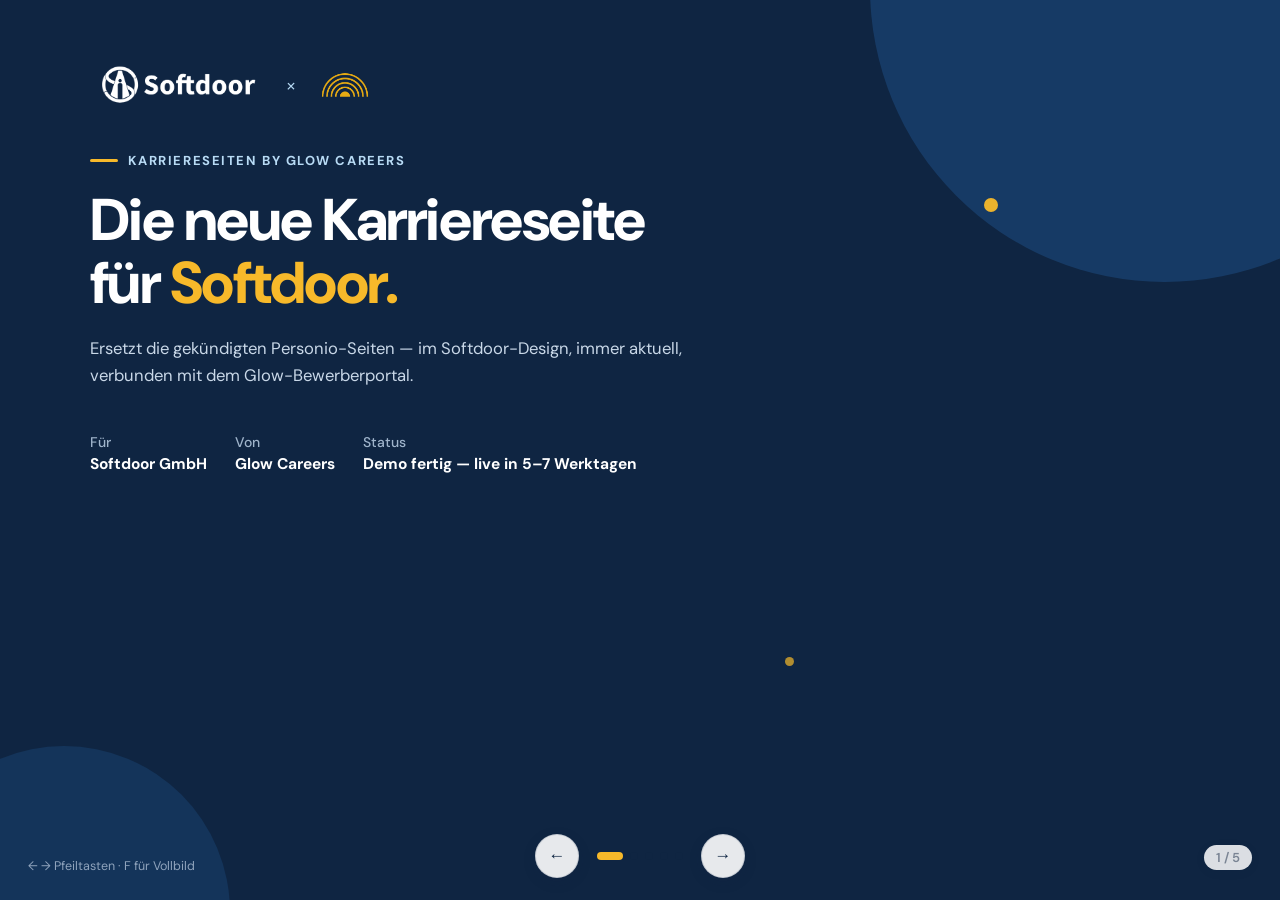
==== praesentation.html @ ad505d50 "Softdoor Karriereseiten-Demo + Präsentation (Glow Careers) Co-Authored-By: Claude Fable 5 <noreply@a" ====
<!DOCTYPE html>
<html lang="de">
<head>
  <meta charset="UTF-8">
  <meta name="viewport" content="width=device-width, initial-scale=1.0">
  <title>Softdoor × Glow Careers — Karriereseiten</title>
  <link rel="icon" type="image/png" href="assets/glow-icon.png">
  <link rel="preconnect" href="https://fonts.googleapis.com">
  <link rel="preconnect" href="https://fonts.gstatic.com" crossorigin>
  <link rel="stylesheet" href="https://fonts.googleapis.com/css2?family=DM+Sans:wght@400;500;600;700;800&display=swap">
  <style>
    :root {
      --navy: #0F2542;
      --primary: #1F5087;
      --glow: #F7B92A;
      --glow-soft: #FDF3DC;
      --ink: #14213A;
      --body: #445061;
      --muted: #7A8494;
      --line: #E7EDF4;
      --surface: #F7FAFD;
      --accent-soft: #B8DBF5;
      --white: #fff;
      --font: "DM Sans", -apple-system, sans-serif;
    }
    * { margin: 0; padding: 0; box-sizing: border-box; }
    html, body { height: 100%; }
    body { font-family: var(--font); background: #0A1526; color: var(--ink); overflow: hidden; -webkit-font-smoothing: antialiased; }
    img { max-width: 100%; }

    .slide { position: absolute; inset: 0; display: none; background: var(--white); overflow: hidden; }
    .slide.active { display: block; animation: slideIn .4s ease; }
    @keyframes slideIn { from { opacity: 0; transform: translateY(12px); } to { opacity: 1; transform: none; } }
    .slide-inner { position: absolute; inset: 0; padding: 7vh 7vw; display: flex; flex-direction: column; }

    /* Steuerung */
    .hud { position: fixed; bottom: 22px; left: 0; right: 0; display: flex; align-items: center; justify-content: center; gap: 18px; z-index: 50; pointer-events: none; }
    .hud > * { pointer-events: auto; }
    .hud-btn {
      width: 44px; height: 44px; border-radius: 50%;
      border: 1.5px solid rgba(15,37,66,.15);
      background: rgba(255,255,255,.9); backdrop-filter: blur(6px);
      color: var(--navy); font-size: 17px; cursor: pointer;
      display: flex; align-items: center; justify-content: center;
      transition: all .2s; box-shadow: 0 4px 14px rgba(15,37,66,.12);
    }
    .hud-btn:hover { background: var(--navy); color: #fff; }
    .dots { display: flex; gap: 7px; align-items: center; }
    .dot { width: 8px; height: 8px; border-radius: 99px; background: rgba(15,37,66,.18); cursor: pointer; transition: all .25s; }
    .dot.active { width: 26px; background: var(--glow); }
    .counter {
      position: fixed; bottom: 30px; right: 28px; z-index: 50;
      font-size: 13px; font-weight: 600; color: var(--muted);
      background: rgba(255,255,255,.85); padding: 4px 12px; border-radius: 99px;
      box-shadow: 0 2px 10px rgba(15,37,66,.08);
    }

    /* Typo */
    .eyebrow {
      display: inline-flex; align-items: center; gap: 10px;
      font-size: 13px; font-weight: 700; letter-spacing: .12em; text-transform: uppercase;
      color: var(--primary); margin-bottom: 20px;
    }
    .eyebrow::before { content: ""; width: 28px; height: 3px; border-radius: 2px; background: var(--glow); }
    .slide.dark .eyebrow { color: var(--accent-soft); }
    h1 { font-size: clamp(34px, 4.6vw, 60px); font-weight: 800; letter-spacing: -0.025em; line-height: 1.07; }
    h2 { font-size: clamp(26px, 3.2vw, 42px); font-weight: 800; letter-spacing: -0.02em; line-height: 1.1; margin-bottom: 14px; }
    .lead { font-size: clamp(15px, 1.3vw, 18px); color: var(--body); line-height: 1.6; max-width: 60ch; }
    .slide.dark { background: var(--navy); color: #fff; }
    .slide.dark .lead { color: #C9D8E8; }
    .hl { color: var(--primary); }
    .slide.dark .hl { color: var(--glow); }
    .hl-glow { background: linear-gradient(transparent 62%, var(--glow) 62%, var(--glow) 94%, transparent 94%); padding: 0 2px; }

    .circle { position: absolute; border-radius: 50%; background: var(--primary); opacity: .5; pointer-events: none; }
    .circle.gold { background: var(--glow); opacity: .95; }

    /* Checkliste */
    .check-row { display: flex; gap: 13px; align-items: flex-start; font-size: clamp(14.5px,1.3vw,18px); font-weight: 500; line-height: 1.5; }
    .check-row + .check-row { margin-top: clamp(12px, 1.8vh, 18px); }
    .check-dot {
      width: 25px; height: 25px; border-radius: 50%; flex-shrink: 0; margin-top: 1px;
      background: var(--glow); color: var(--navy);
      display: flex; align-items: center; justify-content: center;
      font-size: 13px; font-weight: 800;
    }
    .check-row small { display: block; font-weight: 400; color: var(--body); font-size: clamp(12.5px,1.05vw,14.5px); margin-top: 2px; }
    .slide.dark .check-row small { color: #C9D8E8; }

    /* Titel-Folie */
    .brandbar { display: flex; align-items: center; gap: 20px; margin-bottom: 5vh; }
    .brandbar img { height: 44px; width: auto; }
    .brandbar .x { font-size: 20px; color: var(--accent-soft); font-weight: 300; }
    .title-meta { display: flex; gap: 28px; margin-top: 5vh; flex-wrap: wrap; }
    .title-meta span { font-size: 14px; color: #9FB4CB; font-weight: 500; }
    .title-meta strong { display: block; color: #fff; font-size: 15.5px; font-weight: 700; margin-top: 3px; }

    /* Screenshot-Folien */
    .shot-slide { display: grid; grid-template-columns: 0.85fr 1.35fr; gap: 4.5vw; align-items: center; height: 100%; }
    .shot-frame {
      border-radius: 14px; overflow: hidden;
      border: 1px solid var(--line);
      box-shadow: 0 30px 80px -20px rgba(11,27,58,.4);
      background: #fff;
    }
    .shot-frame .browser-bar { background: #EEF3F9; padding: 9px 14px; display: flex; align-items: center; gap: 6px; }
    .browser-bar i { width: 10px; height: 10px; border-radius: 50%; background: #D3DDE8; }
    .browser-bar .url { flex: 1; margin-left: 10px; background: #fff; border-radius: 6px; font-size: 11.5px; color: var(--muted); padding: 4px 12px; font-style: normal; }
    .shot-frame img { display: block; }
    .shot-stack { display: flex; flex-direction: column; gap: 2.6vh; }
    .mini-points { margin-top: 3.2vh; }

    /* Feature-Folie */
    .feature-cols { display: grid; grid-template-columns: 1fr 1fr; gap: clamp(24px,4vw,64px); margin-top: 4vh; }

    .keyhint { position: fixed; bottom: 26px; left: 28px; z-index: 50; font-size: 12.5px; color: #8FA3BC; transition: opacity .4s; }
    .keyhint.hidden { opacity: 0; pointer-events: none; }

    @media (max-width: 900px) {
      .slide-inner { padding: 5vh 6vw; overflow-y: auto; }
      .shot-slide, .feature-cols { grid-template-columns: 1fr; }
    }
  </style>
</head>
<body>
<div id="deck">

  <!-- ============ 1 · TITEL ============ -->
  <section class="slide dark active">
    <div class="circle" style="width:46vw;height:46vw;top:-24vw;right:-14vw;"></div>
    <div class="circle" style="width:26vw;height:26vw;bottom:-14vw;left:-8vw;opacity:.35;"></div>
    <div class="circle gold" style="width:14px;height:14px;top:22vh;right:22vw;"></div>
    <div class="circle gold" style="width:9px;height:9px;bottom:26vh;right:38vw;opacity:.7;"></div>
    <div class="slide-inner" style="justify-content:center; position:relative; z-index:2;">
      <div class="brandbar">
        <img src="assets/logo-white.webp" alt="Softdoor">
        <span class="x">×</span>
        <img src="assets/glow-logo-weiss.png" alt="Glow Careers" style="height:30px;">
      </div>
      <span class="eyebrow">Karriereseiten by Glow Careers</span>
      <h1>Die neue Karriereseite<br>für <span class="hl">Softdoor.</span></h1>
      <p class="lead" style="color:#C9D8E8; margin-top:20px;">Ersetzt die gekündigten Personio-Seiten — im Softdoor-Design, immer aktuell, verbunden mit dem Glow-Bewerberportal.</p>
      <div class="title-meta">
        <span>Für<strong>Softdoor GmbH</strong></span>
        <span>Von<strong>Glow Careers</strong></span>
        <span>Status<strong>Demo fertig — live in 5–7 Werktagen</strong></span>
      </div>
    </div>
  </section>

  <!-- ============ 2 · STELLENÜBERSICHT ============ -->
  <section class="slide">
    <div class="slide-inner">
      <div class="shot-slide">
        <div>
          <span class="eyebrow">Die Stellenübersicht</span>
          <h2>Alle Stellen.<br>Ein Ort.</h2>
          <div class="mini-points">
            <div class="check-row"><span class="check-dot">✓</span> 100&nbsp;% Softdoor-Design — kein Bruch zur Hauptseite</div>
            <div class="check-row"><span class="check-dot">✓</span> Läuft unter karriere.softdoor.de</div>
            <div class="check-row"><span class="check-dot">✓</span> Suche + Filter nach Standort, Bereich &amp; Anstellungsart</div>
            <div class="check-row"><span class="check-dot">✓</span> Alle 18 Stellen übernommen, sinnvoll gruppiert</div>
            <div class="check-row"><span class="check-dot">✓</span> Benefits-Bereich &amp; Initiativbewerbung inklusive</div>
          </div>
        </div>
        <div class="shot-stack">
          <div class="shot-frame">
            <div class="browser-bar"><i></i><i></i><i></i><span class="url">karriere.softdoor.de</span></div>
            <img src="assets/shot-liste-hero.png" alt="Stellenübersicht — Hero">
          </div>
        </div>
      </div>
    </div>
  </section>

  <!-- ============ 3 · LISTE & FILTER ============ -->
  <section class="slide">
    <div class="slide-inner">
      <div class="shot-slide">
        <div>
          <span class="eyebrow">Stellenliste &amp; Detailseiten</span>
          <h2>Jede Stelle als eigene Landingpage.</h2>
          <div class="mini-points">
            <div class="check-row"><span class="check-dot">✓</span> Übersichtliche Stellenkarten mit Standort &amp; Anstellungsart</div>
            <div class="check-row"><span class="check-dot">✓</span> Detailseiten mit Aufgaben, Profil, Benefits &amp; Ansprechpartner</div>
            <div class="check-row"><span class="check-dot">✓</span> Bewerbung in unter 2 Minuten — ohne Anschreiben, mobiloptimiert</div>
            <div class="check-row"><span class="check-dot">✓</span> Für Google &amp; Google Jobs optimiert</div>
          </div>
        </div>
        <div class="shot-stack">
          <div class="shot-frame">
            <div class="browser-bar"><i></i><i></i><i></i><span class="url">karriere.softdoor.de</span></div>
            <img src="assets/shot-liste-jobs.png" alt="Stellenliste mit Filtern">
          </div>
        </div>
      </div>
    </div>
  </section>

  <!-- ============ 4 · FEATURES ============ -->
  <section class="slide">
    <div class="slide-inner" style="justify-content:center;">
      <span class="eyebrow">Leistungen auf einen Blick</span>
      <h2>Immer aktuell — <span class="hl-glow">synchron mit dem Glow-Bewerberportal.</span></h2>
      <div class="feature-cols">
        <div>
          <div class="check-row"><span class="check-dot">✓</span><span>Stellen automatisch synchron<small>Neue Stelle im Portal = sofort online. Besetzt = automatisch offline.</small></span></div>
          <div class="check-row"><span class="check-dot">✓</span><span>Bewerbungen fließen direkt ins Bewerberportal<small>Kein E-Mail-Chaos — jede Bewerbung landet zentral bei Glow.</small></span></div>
          <div class="check-row"><span class="check-dot">✓</span><span>Vorqualifizierte Profile für HR<small>Glow kontaktiert und qualifiziert — HR spricht nur mit passenden Kandidaten.</small></span></div>
        </div>
        <div>
          <div class="check-row"><span class="check-dot">✓</span><span>Null Aufwand für Softdoor<small>Erstellung, Hosting, SSL, Pflege &amp; Support komplett durch Glow.</small></span></div>
          <div class="check-row"><span class="check-dot">✓</span><span>Änderungen in 24–48 h umgesetzt<small>Neue Stelle, neuer Text, neuer Ansprechpartner — eine kurze Nachricht genügt.</small></span></div>
          <div class="check-row"><span class="check-dot">✓</span><span>Ein Partner statt Insellösungen<small>Kampagnen, Karriereseite und Bewerberportal aus einer Hand.</small></span></div>
        </div>
      </div>
    </div>
  </section>

  <!-- ============ 5 · ABSCHLUSS ============ -->
  <section class="slide dark">
    <div class="circle" style="width:42vw;height:42vw;top:-20vw;right:-12vw;"></div>
    <div class="circle" style="width:24vw;height:24vw;bottom:-13vw;left:-7vw;opacity:.35;"></div>
    <div class="slide-inner" style="justify-content:center; align-items:center; text-align:center; position:relative; z-index:2;">
      <div class="brandbar" style="justify-content:center;">
        <img src="assets/logo-white.webp" alt="Softdoor">
        <span class="x">×</span>
        <img src="assets/glow-logo-weiss.png" alt="Glow Careers" style="height:30px;">
      </div>
      <h1 style="max-width:20ch;">Live in <span class="hl">5–7 Werktagen.</span></h1>
      <p class="lead" style="color:#C9D8E8; margin-top:20px; max-width:52ch;">Freigabe genügt — Aufbau, Stellenübernahme und Einbindung auf softdoor.de übernimmt Glow. Die Demo ist fertig zum Durchklicken.</p>
      <div style="margin-top:5vh;">
        <a href="index.html" target="_blank" style="display:inline-flex; align-items:center; gap:8px; background:var(--glow); color:var(--navy); font-weight:700; font-size:16px; padding:15px 32px; border-radius:12px; text-decoration:none;">Live-Demo öffnen →</a>
      </div>
    </div>
  </section>

</div>

<div class="hud">
  <button class="hud-btn" id="prev" aria-label="Zurück">←</button>
  <div class="dots" id="dots"></div>
  <button class="hud-btn" id="next" aria-label="Weiter">→</button>
</div>
<div class="counter" id="counter">1 / 5</div>
<div class="keyhint">← → Pfeiltasten · F für Vollbild</div>

<script>
  const slides = [...document.querySelectorAll(".slide")];
  const dotsWrap = document.getElementById("dots");
  const counter = document.getElementById("counter");
  let i = 0;

  slides.forEach((_, n) => {
    const d = document.createElement("div");
    d.className = "dot" + (n === 0 ? " active" : "");
    d.addEventListener("click", () => go(n));
    dotsWrap.appendChild(d);
  });
  const dots = [...dotsWrap.children];

  function go(n) {
    i = Math.max(0, Math.min(slides.length - 1, n));
    if (i > 0) document.querySelector(".keyhint").classList.add("hidden");
    slides.forEach((s, k) => s.classList.toggle("active", k === i));
    dots.forEach((d, k) => d.classList.toggle("active", k === i));
    counter.textContent = (i + 1) + " / " + slides.length;
  }

  document.getElementById("next").addEventListener("click", () => go(i + 1));
  document.getElementById("prev").addEventListener("click", () => go(i - 1));
  document.addEventListener("keydown", e => {
    if (["ArrowRight", "PageDown", " "].includes(e.key)) { e.preventDefault(); go(i + 1); }
    if (["ArrowLeft", "PageUp"].includes(e.key)) { e.preventDefault(); go(i - 1); }
    if (e.key === "Home") go(0);
    if (e.key === "End") go(slides.length - 1);
    if (e.key.toLowerCase() === "f") {
      document.fullscreenElement ? document.exitFullscreen() : document.documentElement.requestFullscreen();
    }
  });
  document.getElementById("deck").addEventListener("click", e => {
    if (e.target.closest("a, button, .dot")) return;
    const x = e.clientX / window.innerWidth;
    x > 0.55 ? go(i + 1) : x < 0.2 ? go(i - 1) : null;
  });
</script>
</body>
</html>
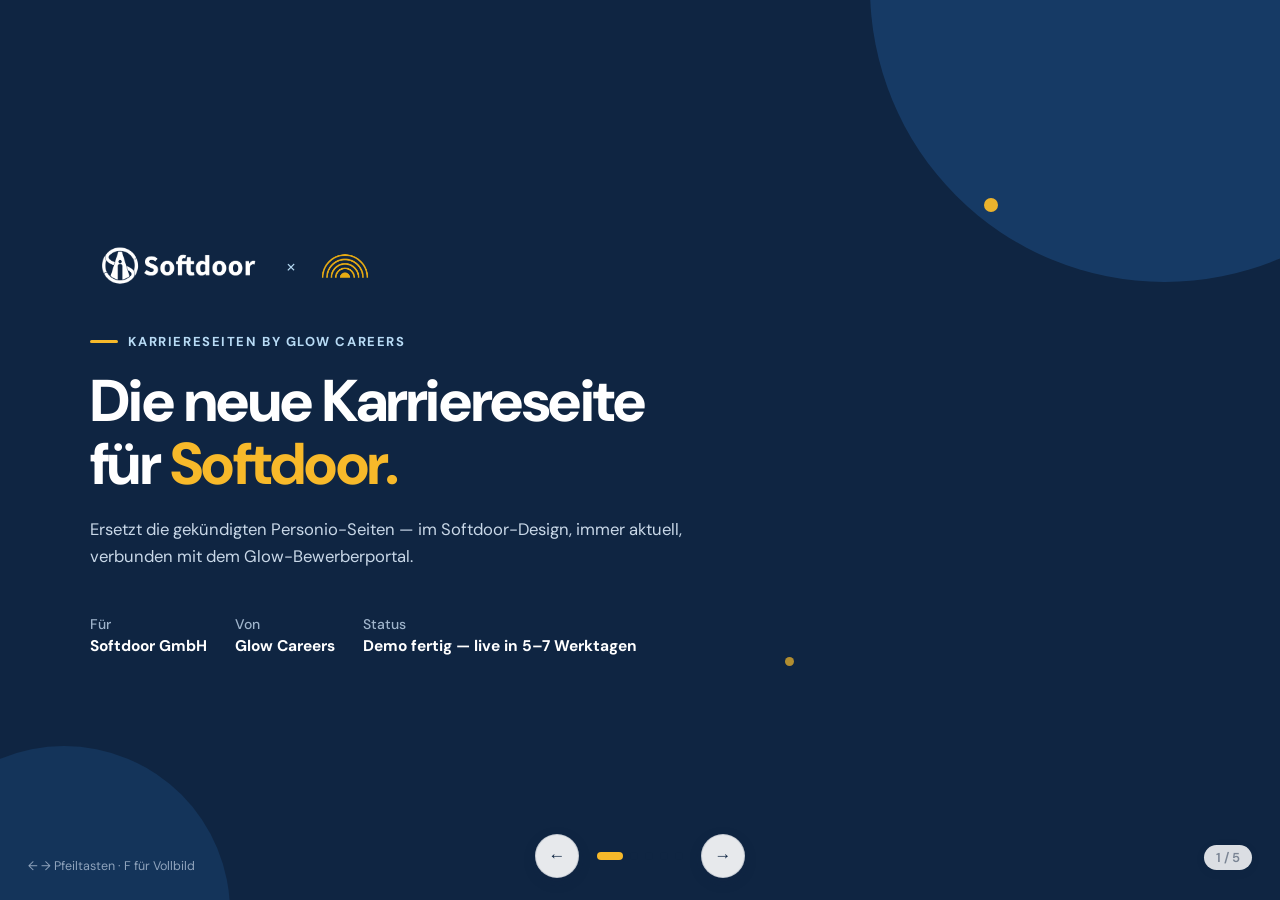
==== commit e5f6ec1a: "Präsentation: Zentrierungs-Fix + PDF-Export Co-Authored-By: Claude Fable 5 <noreply@anthropic.com>" ====
--- a/praesentation.html
+++ b/praesentation.html
@@ -131,7 +131,7 @@
     <div class="circle" style="width:26vw;height:26vw;bottom:-14vw;left:-8vw;opacity:.35;"></div>
     <div class="circle gold" style="width:14px;height:14px;top:22vh;right:22vw;"></div>
     <div class="circle gold" style="width:9px;height:9px;bottom:26vh;right:38vw;opacity:.7;"></div>
-    <div class="slide-inner" style="justify-content:center; position:relative; z-index:2;">
+    <div class="slide-inner" style="justify-content:center; z-index:2;">
       <div class="brandbar">
         <img src="assets/logo-white.webp" alt="Softdoor">
         <span class="x">×</span>
@@ -221,7 +221,7 @@
   <section class="slide dark">
     <div class="circle" style="width:42vw;height:42vw;top:-20vw;right:-12vw;"></div>
     <div class="circle" style="width:24vw;height:24vw;bottom:-13vw;left:-7vw;opacity:.35;"></div>
-    <div class="slide-inner" style="justify-content:center; align-items:center; text-align:center; position:relative; z-index:2;">
+    <div class="slide-inner" style="justify-content:center; align-items:center; text-align:center; z-index:2;">
       <div class="brandbar" style="justify-content:center;">
         <img src="assets/logo-white.webp" alt="Softdoor">
         <span class="x">×</span>
